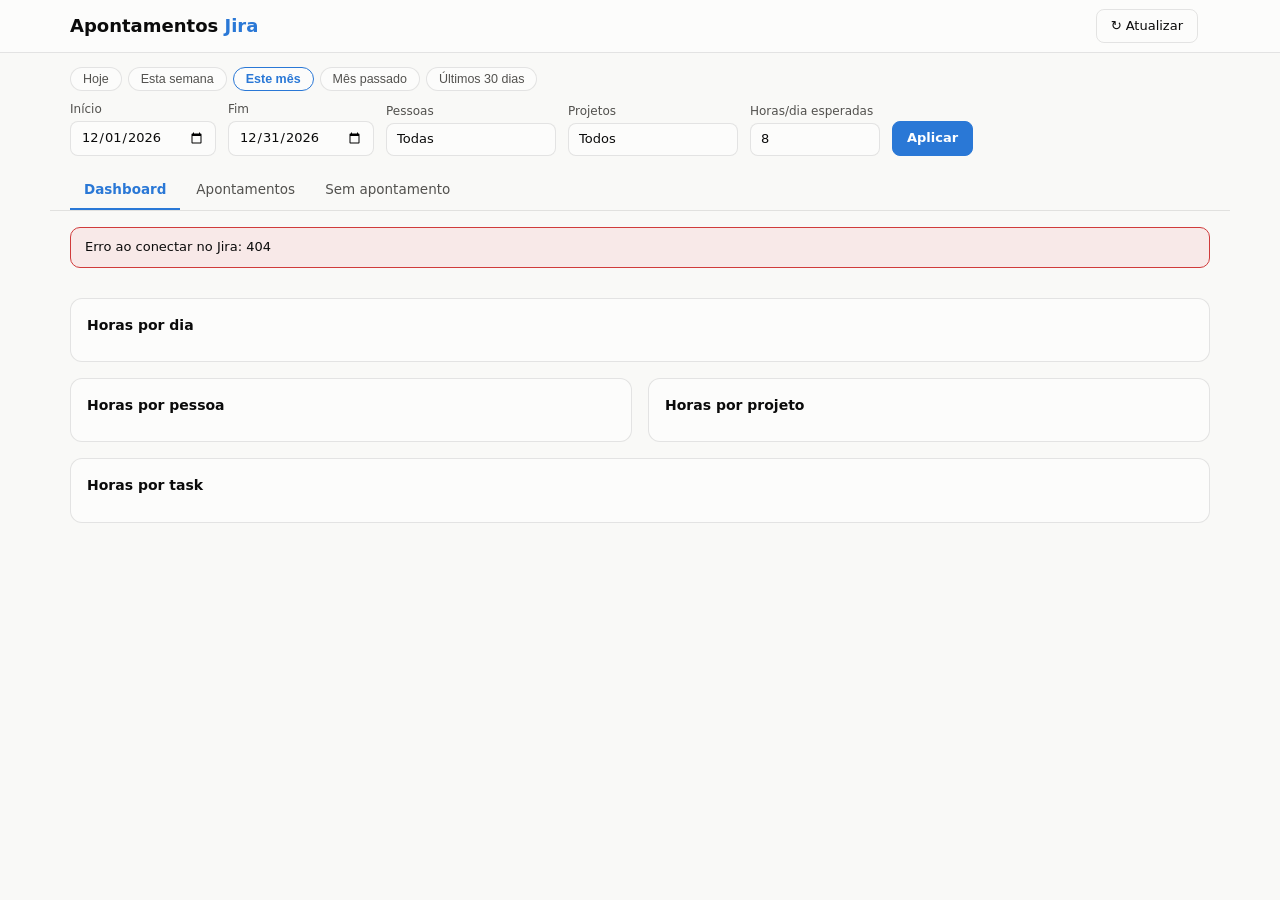
==== static/index.html @ be02d9dc "Dashboard web de apontamentos (worklogs) do Jira Cloud Backend FastAPI + front HTML/JS puro: horas p" ====
<!doctype html>
<html lang="pt-BR">
<head>
<meta charset="utf-8">
<meta name="viewport" content="width=device-width, initial-scale=1">
<title>Apontamentos Jira</title>
<link rel="stylesheet" href="/static/style.css">
<link rel="icon" href="data:image/svg+xml,<svg xmlns='http://www.w3.org/2000/svg' viewBox='0 0 100 100'><text y='.9em' font-size='90'>&#9201;</text></svg>">
</head>
<body>

<header class="topbar">
  <div class="topbar-inner">
    <h1>Apontamentos <span class="accent">Jira</span></h1>
    <div class="topbar-right">
      <span id="last-update" class="muted"></span>
      <button id="btn-refresh" class="btn ghost" title="Buscar dados novos no Jira (ignora cache)">&#8635; Atualizar</button>
      <span id="who" class="muted"></span>
      <button id="btn-logout" class="btn ghost" hidden title="Esquecer as credenciais salvas neste navegador">Sair</button>
    </div>
  </div>
</header>

<div class="filters" id="filters">
  <div class="filter-presets" id="presets">
    <button class="chip" data-preset="today">Hoje</button>
    <button class="chip" data-preset="week">Esta semana</button>
    <button class="chip active" data-preset="month">Este m&ecirc;s</button>
    <button class="chip" data-preset="last-month">M&ecirc;s passado</button>
    <button class="chip" data-preset="30d">&Uacute;ltimos 30 dias</button>
  </div>
  <div class="filter-row">
    <label class="field">
      <span>In&iacute;cio</span>
      <input type="date" id="f-start">
    </label>
    <label class="field">
      <span>Fim</span>
      <input type="date" id="f-end">
    </label>
    <div class="field dropdown" id="dd-users">
      <span>Pessoas</span>
      <button class="dd-toggle" id="dd-users-toggle">Todas</button>
      <div class="dd-panel" id="dd-users-panel"></div>
    </div>
    <div class="field dropdown" id="dd-projects">
      <span>Projetos</span>
      <button class="dd-toggle" id="dd-projects-toggle">Todos</button>
      <div class="dd-panel" id="dd-projects-panel"></div>
    </div>
    <label class="field small">
      <span>Horas/dia esperadas</span>
      <input type="number" id="f-expected" value="8" min="1" max="24" step="0.5">
    </label>
    <button class="btn primary" id="btn-apply">Aplicar</button>
  </div>
</div>

<nav class="tabs">
  <button class="tab active" data-tab="dashboard">Dashboard</button>
  <button class="tab" data-tab="worklogs">Apontamentos</button>
  <button class="tab" data-tab="missing">Sem apontamento</button>
</nav>

<main>
  <div id="error-banner" class="error-banner" hidden></div>
  <div id="loading" class="loading" hidden>Carregando dados do Jira&hellip;</div>

  <!-- ===== Dashboard ===== -->
  <section id="tab-dashboard" class="tab-content">
    <div class="tiles" id="tiles"></div>
    <div class="card">
      <div class="card-head">
        <h2 id="chart-days-title">Horas por dia</h2>
        <div class="legend" id="legend-days"></div>
      </div>
      <div id="chart-days" class="chart"></div>
    </div>
    <div class="grid-2">
      <div class="card">
        <div class="card-head"><h2>Horas por pessoa</h2></div>
        <div id="chart-users" class="hbars"></div>
      </div>
      <div class="card">
        <div class="card-head"><h2>Horas por projeto</h2></div>
        <div id="chart-projects" class="hbars"></div>
      </div>
    </div>
    <div class="card">
      <div class="card-head"><h2>Horas por task</h2></div>
      <div class="table-wrap"><table id="table-issues"></table></div>
    </div>
  </section>

  <!-- ===== Apontamentos ===== -->
  <section id="tab-worklogs" class="tab-content" hidden>
    <div class="card">
      <div class="card-head">
        <h2>Apontamentos <span id="wl-count" class="muted"></span></h2>
        <div class="card-tools">
          <input type="search" id="wl-search" placeholder="Filtrar por task, texto, pessoa&hellip;">
          <button class="btn ghost" id="btn-csv">&#8595; Exportar CSV</button>
        </div>
      </div>
      <div class="table-wrap"><table id="table-worklogs"></table></div>
    </div>
  </section>

  <!-- ===== Sem apontamento ===== -->
  <section id="tab-missing" class="tab-content" hidden>
    <p class="muted" id="missing-scope"></p>
    <div id="missing-users"></div>
    <div class="card">
      <div class="card-head">
        <h2>Tasks mexidas no per&iacute;odo sem apontamento do respons&aacute;vel <span id="nw-count" class="muted"></span></h2>
        <div class="card-tools">
          <div class="filter-presets" id="nw-status" style="margin:0">
            <button class="chip active" data-cat="">Todas</button>
            <button class="chip" data-cat="indeterminate">Em andamento</button>
            <button class="chip" data-cat="new">A fazer</button>
            <button class="chip" data-cat="done">Conclu&iacute;das</button>
          </div>
          <input type="search" id="nw-search" placeholder="Filtrar por task, pessoa, projeto&hellip;">
        </div>
      </div>
      <p class="card-note muted">Issues atualizadas no per&iacute;odo cujo respons&aacute;vel n&atilde;o registrou nenhum tempo nelas &mdash; candidatas a apontamento esquecido.</p>
      <div class="table-wrap"><table id="table-noworklog"></table></div>
    </div>
  </section>
</main>

<div id="login-overlay" class="login-overlay" hidden>
  <form class="login-card" id="login-form">
    <h1>Apontamentos <span class="accent">Jira</span></h1>
    <p class="muted">Conecte com sua conta do Jira Cloud. As credenciais ficam salvas <b>somente neste navegador</b> (localStorage) e s&atilde;o enviadas apenas ao servidor local.</p>
    <label class="field"><span>URL do Jira</span>
      <input id="l-url" placeholder="https://sua-empresa.atlassian.net" required>
    </label>
    <label class="field"><span>E-mail</span>
      <input id="l-email" type="email" placeholder="voce@empresa.com.br" required>
    </label>
    <label class="field"><span>API token</span>
      <input id="l-token" type="password" required>
    </label>
    <p class="muted">Gere um token em <a href="https://id.atlassian.com/manage-profile/security/api-tokens" target="_blank" rel="noopener">id.atlassian.com &rarr; Security &rarr; API tokens</a>.</p>
    <div id="login-error" class="error-banner" hidden></div>
    <button class="btn primary" type="submit" id="login-btn">Entrar</button>
  </form>
</div>

<div id="tooltip" class="tooltip" hidden></div>

<script src="/static/app.js"></script>
</body>
</html>
---- static/style.css ----
/* Paleta e tokens (referência dataviz — modo claro/escuro) */
:root {
  color-scheme: light;
  --page: #f9f9f7;
  --surface-1: #fcfcfb;
  --ink: #0b0b0b;
  --ink-2: #52514e;
  --muted: #898781;
  --grid: #e1e0d9;
  --axis: #c3c2b7;
  --border: rgba(11, 11, 11, 0.10);
  --s1: #2a78d6; --s2: #eb6834; --s3: #1baf7a; --s4: #eda100;
  --s5: #e87ba4; --s6: #008300; --s7: #4a3aa7; --s8: #e34948;
  --good: #0ca30c; --warning: #fab219; --serious: #ec835a; --critical: #d03b3b;
  --good-text: #006300;
  --wash: rgba(42, 120, 214, 0.08);
}
@media (prefers-color-scheme: dark) {
  :root {
    color-scheme: dark;
    --page: #0d0d0d;
    --surface-1: #1a1a19;
    --ink: #ffffff;
    --ink-2: #c3c2b7;
    --muted: #898781;
    --grid: #2c2c2a;
    --axis: #383835;
    --border: rgba(255, 255, 255, 0.10);
    --s1: #3987e5; --s2: #d95926; --s3: #199e70; --s4: #c98500;
    --s5: #d55181; --s6: #008300; --s7: #9085e9; --s8: #e66767;
    --good-text: #0ca30c;
    --wash: rgba(57, 135, 229, 0.12);
  }
}

* { box-sizing: border-box; }
body {
  margin: 0;
  background: var(--page);
  color: var(--ink);
  font-family: system-ui, -apple-system, "Segoe UI", sans-serif;
  font-size: 14px;
  line-height: 1.45;
}
h1 { font-size: 18px; margin: 0; font-weight: 650; }
h2 { font-size: 14px; margin: 0; font-weight: 600; }
.accent { color: var(--s1); }
.muted { color: var(--muted); font-weight: 400; }

/* ---- topo ---- */
.topbar { border-bottom: 1px solid var(--border); background: var(--surface-1); }
.topbar-inner, .filters, .tabs, main {
  max-width: 1180px; margin: 0 auto; padding: 0 20px;
}
.topbar-inner { display: flex; align-items: center; justify-content: space-between; height: 52px; }
.topbar-right { display: flex; align-items: center; gap: 12px; font-size: 12px; }

/* ---- filtros ---- */
.filters { padding-top: 14px; }
.filter-presets { display: flex; gap: 6px; flex-wrap: wrap; margin-bottom: 10px; }
.chip {
  border: 1px solid var(--border); background: var(--surface-1); color: var(--ink-2);
  border-radius: 999px; padding: 4px 12px; font-size: 12.5px; cursor: pointer;
}
.chip:hover { background: var(--wash); }
.chip.active { border-color: var(--s1); color: var(--s1); font-weight: 600; }
.filter-row { display: flex; gap: 12px; flex-wrap: wrap; align-items: flex-end; }
.field { display: flex; flex-direction: column; gap: 3px; font-size: 12px; color: var(--ink-2); }
.field.small input { width: 130px; }
.field input, .dd-toggle {
  border: 1px solid var(--border); background: var(--surface-1); color: var(--ink);
  border-radius: 8px; padding: 6px 10px; font: inherit; font-size: 13px;
}
.btn {
  border: 1px solid var(--border); background: var(--surface-1); color: var(--ink);
  border-radius: 8px; padding: 7px 14px; font: inherit; font-size: 13px; cursor: pointer;
}
.btn:hover { background: var(--wash); }
.btn.primary { background: var(--s1); border-color: var(--s1); color: #fff; font-weight: 600; }
.btn.primary:hover { filter: brightness(1.08); }
.btn.ghost { background: transparent; }

/* dropdown multiselect */
.dropdown { position: relative; }
.dd-toggle { min-width: 170px; text-align: left; cursor: pointer; }
.dd-panel {
  position: absolute; top: calc(100% + 4px); left: 0; z-index: 30;
  min-width: 240px; max-height: 300px; overflow: auto;
  background: var(--surface-1); border: 1px solid var(--border); border-radius: 10px;
  box-shadow: 0 8px 24px rgba(0,0,0,0.14); padding: 6px; display: none;
}
.dropdown.open .dd-panel { display: block; }
.dd-item { display: flex; align-items: center; gap: 8px; padding: 5px 8px; border-radius: 6px; cursor: pointer; }
.dd-item:hover { background: var(--wash); }
.dd-item input { accent-color: var(--s1); }
.dd-actions { display: flex; gap: 8px; padding: 4px 8px 6px; border-bottom: 1px solid var(--grid); margin-bottom: 4px; }
.dd-actions button { background: none; border: none; color: var(--s1); font-size: 12px; cursor: pointer; padding: 0; }
.dot { width: 9px; height: 9px; border-radius: 50%; flex: none; }

/* ---- abas ---- */
.tabs { display: flex; gap: 2px; margin-top: 16px; border-bottom: 1px solid var(--border); padding-bottom: 0; }
.tab {
  border: none; background: none; color: var(--ink-2); font: inherit; font-size: 13.5px;
  padding: 8px 14px; cursor: pointer; border-bottom: 2px solid transparent;
}
.tab:hover { color: var(--ink); }
.tab.active { color: var(--s1); border-bottom-color: var(--s1); font-weight: 600; }

/* ---- conteúdo ---- */
main { padding-top: 16px; padding-bottom: 48px; }
.loading { padding: 24px 0; color: var(--muted); }
.error-banner {
  background: color-mix(in srgb, var(--critical) 10%, var(--surface-1));
  border: 1px solid var(--critical); color: var(--ink);
  border-radius: 10px; padding: 10px 14px; margin-bottom: 14px; font-size: 13px;
}

.card {
  background: var(--surface-1); border: 1px solid var(--border); border-radius: 12px;
  padding: 16px; margin-bottom: 16px;
}
.card-head { display: flex; align-items: center; justify-content: space-between; gap: 12px; margin-bottom: 10px; flex-wrap: wrap; }
.card-tools { display: flex; gap: 8px; align-items: center; }
.card-tools input[type="search"] {
  border: 1px solid var(--border); background: var(--page); color: var(--ink);
  border-radius: 8px; padding: 6px 10px; font: inherit; font-size: 13px; width: 240px;
}
.card-note { font-size: 12.5px; margin: -4px 0 10px; }
.grid-2 { display: grid; grid-template-columns: 1fr 1fr; gap: 16px; }
@media (max-width: 860px) { .grid-2 { grid-template-columns: 1fr; } }

/* ---- tiles ---- */
.tiles { display: grid; grid-template-columns: repeat(auto-fit, minmax(160px, 1fr)); gap: 12px; margin-bottom: 16px; }
.tile { background: var(--surface-1); border: 1px solid var(--border); border-radius: 12px; padding: 12px 14px; }
.tile .t-label { font-size: 12px; color: var(--ink-2); }
.tile .t-value { font-size: 26px; font-weight: 650; margin-top: 2px; }
.tile.hero .t-value { font-size: 34px; }
.tile .t-sub { font-size: 11.5px; color: var(--muted); margin-top: 2px; }

/* ---- legenda ---- */
.legend { display: flex; gap: 14px; flex-wrap: wrap; font-size: 12px; color: var(--ink-2); }
.legend .l-item { display: flex; align-items: center; gap: 6px; }

/* ---- gráfico de colunas (SVG) ---- */
.chart { width: 100%; }
.chart svg { display: block; width: 100%; height: auto; }
.chart text { font-family: system-ui, -apple-system, "Segoe UI", sans-serif; }

/* ---- barras horizontais ---- */
.hbars { display: flex; flex-direction: column; gap: 8px; }
.hbar-row { display: grid; grid-template-columns: 150px 1fr; align-items: center; gap: 10px; font-size: 12.5px; }
.hbar-label { color: var(--ink-2); white-space: nowrap; overflow: hidden; text-overflow: ellipsis; text-align: right; }
.hbar-track { display: flex; align-items: center; gap: 8px; min-width: 0; }
.hbar-fill { height: 14px; border-radius: 0 4px 4px 0; min-width: 2px; }
.hbar-value { color: var(--ink-2); font-variant-numeric: tabular-nums; white-space: nowrap; }
.empty { color: var(--muted); padding: 18px 0; font-size: 13px; }

/* ---- tabelas ---- */
.table-wrap { overflow-x: auto; }
table { width: 100%; border-collapse: collapse; font-size: 13px; }
th {
  text-align: left; color: var(--muted); font-weight: 500; font-size: 11.5px;
  text-transform: uppercase; letter-spacing: 0.04em;
  border-bottom: 1px solid var(--grid); padding: 6px 10px; white-space: nowrap;
}
td { border-bottom: 1px solid var(--grid); padding: 7px 10px; vertical-align: top; }
tr:last-child td { border-bottom: none; }
tr:hover td { background: var(--wash); }
td.num, th.num { text-align: right; font-variant-numeric: tabular-nums; white-space: nowrap; }
td a { color: var(--s1); text-decoration: none; font-weight: 600; }
td a:hover { text-decoration: underline; }
.cell-sub { color: var(--muted); font-size: 12px; }

/* status badge: ícone + texto, nunca só cor */
.badge {
  display: inline-flex; align-items: center; gap: 5px;
  font-size: 11.5px; color: var(--ink-2);
  border: 1px solid var(--grid); border-radius: 999px; padding: 1px 8px; white-space: nowrap;
}

/* ---- sem apontamento ---- */
.mu-card { margin-bottom: 12px; }
.mu-head { display: flex; align-items: baseline; gap: 10px; flex-wrap: wrap; }
.mu-head .ok { color: var(--good-text); font-weight: 600; font-size: 12.5px; }
.mu-days { display: flex; gap: 6px; flex-wrap: wrap; margin-top: 8px; }
.day-chip {
  display: inline-flex; align-items: center; gap: 6px;
  border: 1px solid var(--grid); border-radius: 8px; padding: 3px 9px; font-size: 12px;
  color: var(--ink-2); font-variant-numeric: tabular-nums;
}
.day-chip .mark { font-weight: 700; }
.day-chip.zero .mark { color: var(--critical); }
.day-chip.partial .mark { color: var(--serious); }
.day-chip.today { border-style: dashed; }

/* ---- login ---- */
.login-overlay {
  position: fixed; inset: 0; z-index: 50; background: var(--page);
  display: flex; align-items: center; justify-content: center; padding: 20px;
}
/* display:flex acima venceria o atributo hidden — reafirma o esconder */
.login-overlay[hidden] { display: none; }
.login-card {
  background: var(--surface-1); border: 1px solid var(--border); border-radius: 14px;
  padding: 26px; width: 100%; max-width: 400px;
  display: flex; flex-direction: column; gap: 12px;
}
.login-card h1 { font-size: 20px; }
.login-card p { margin: 0; font-size: 12.5px; }
.login-card .field input { width: 100%; }
.login-card a { color: var(--s1); }
.login-card .btn { margin-top: 4px; }

/* ---- tooltip ---- */
.tooltip {
  position: fixed; z-index: 99; pointer-events: none;
  background: var(--surface-1); color: var(--ink);
  border: 1px solid var(--border); border-radius: 8px;
  box-shadow: 0 6px 20px rgba(0,0,0,0.18);
  padding: 8px 10px; font-size: 12px; max-width: 320px;
}
.tooltip .tt-title { font-weight: 600; margin-bottom: 4px; }
.tooltip .tt-row { display: flex; align-items: center; gap: 6px; justify-content: space-between; }
.tooltip .tt-row .v { font-variant-numeric: tabular-nums; margin-left: 12px; }
.tooltip .tt-left { display: flex; align-items: center; gap: 6px; }
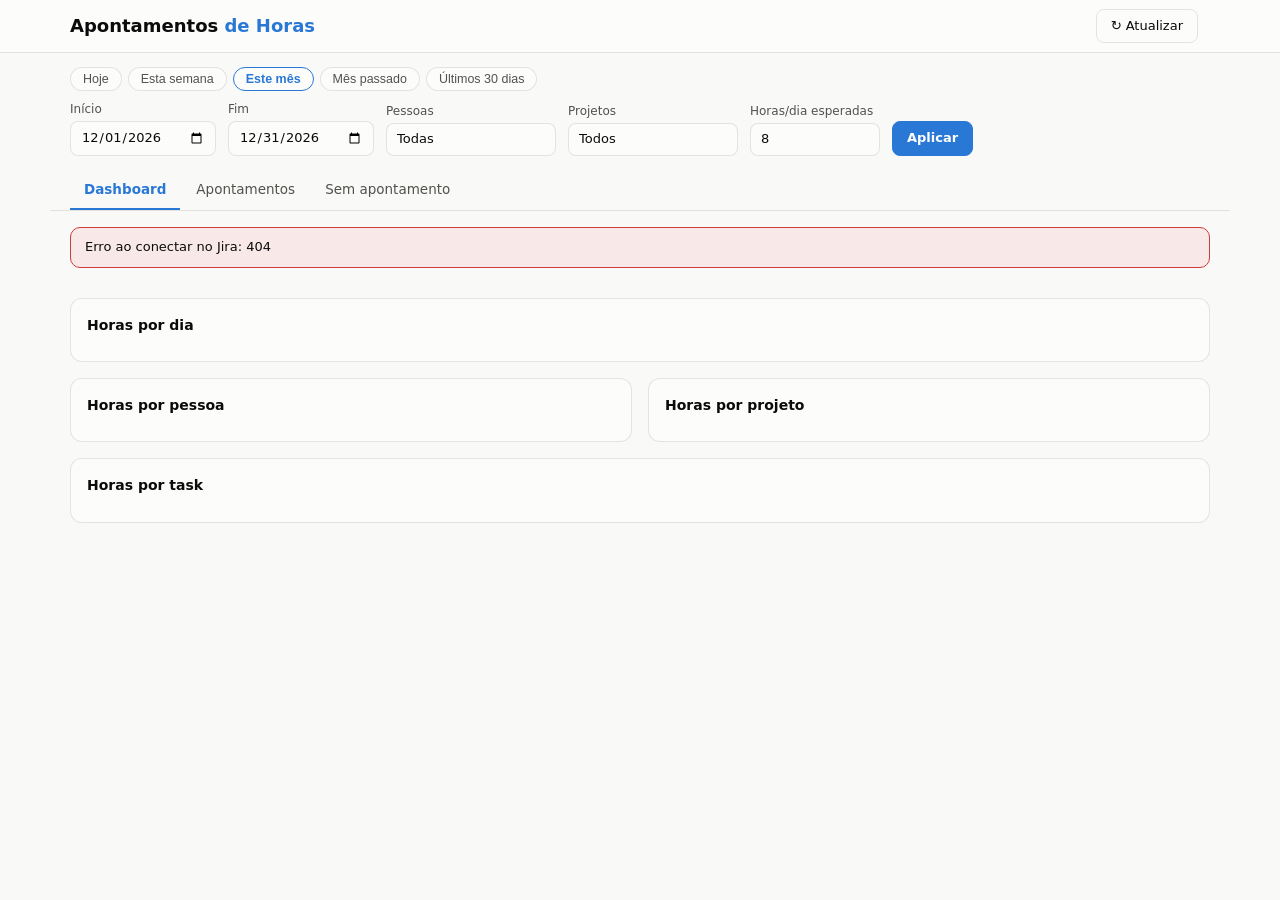
==== commit f0c63b95: "Login com a Atlassian (OAuth 3LO) no lugar do API token A tela antiga pedia URL do Jira, e-mail e AP" ====
--- a/static/index.html
+++ b/static/index.html
@@ -3,7 +3,7 @@
 <head>
 <meta charset="utf-8">
 <meta name="viewport" content="width=device-width, initial-scale=1">
-<title>Apontamentos Jira</title>
+<title>Apontamentos de Horas</title>
 <link rel="stylesheet" href="/static/style.css">
 <link rel="icon" href="data:image/svg+xml,<svg xmlns='http://www.w3.org/2000/svg' viewBox='0 0 100 100'><text y='.9em' font-size='90'>&#9201;</text></svg>">
 </head>
@@ -11,12 +11,12 @@
 
 <header class="topbar">
   <div class="topbar-inner">
-    <h1>Apontamentos <span class="accent">Jira</span></h1>
+    <h1>Apontamentos <span class="accent">de Horas</span></h1>
     <div class="topbar-right">
       <span id="last-update" class="muted"></span>
       <button id="btn-refresh" class="btn ghost" title="Buscar dados novos no Jira (ignora cache)">&#8635; Atualizar</button>
       <span id="who" class="muted"></span>
-      <button id="btn-logout" class="btn ghost" hidden title="Esquecer as credenciais salvas neste navegador">Sair</button>
+      <button id="btn-logout" class="btn ghost" hidden title="Encerrar a sess&atilde;o neste navegador">Sair</button>
     </div>
   </div>
 </header>
@@ -99,7 +99,31 @@
         <h2>Apontamentos <span id="wl-count" class="muted"></span></h2>
         <div class="card-tools">
           <input type="search" id="wl-search" placeholder="Filtrar por task, texto, pessoa&hellip;">
-          <button class="btn ghost" id="btn-csv">&#8595; Exportar CSV</button>
+          <div class="dropdown" id="dd-export">
+            <button class="btn ghost" id="btn-export">&#8595; Exportar</button>
+            <div class="dd-panel export-panel">
+              <div class="ex-sec">
+                <span class="ex-label">Relat&oacute;rio</span>
+                <label class="ex-opt"><input type="radio" name="ex-mode" value="detalhado" checked> Apontamentos detalhados</label>
+                <label class="ex-opt"><input type="radio" name="ex-mode" value="tasks"> Resumo por task</label>
+              </div>
+              <div class="ex-sec">
+                <span class="ex-label">Formato</span>
+                <label class="ex-opt"><input type="radio" name="ex-fmt" value="xlsx" checked> Excel (.xlsx)</label>
+                <label class="ex-opt"><input type="radio" name="ex-fmt" value="csv"> CSV (separado por ;)</label>
+              </div>
+              <div class="ex-sec" id="ex-fields-sec">
+                <span class="ex-label">Campos <button type="button" id="ex-default" class="ex-link">restaurar padr&atilde;o</button></span>
+                <div id="ex-fields" class="ex-fields"></div>
+              </div>
+              <label class="ex-opt"><input type="checkbox" id="ex-header" checked> Cabe&ccedil;alho com totais (fatura)</label>
+              <div class="ex-sec">
+                <span class="ex-label">Valor/hora em R$ (opcional)</span>
+                <input type="number" id="ex-rate" min="0" step="0.01" placeholder="ex.: 150" title="Se preenchido, adiciona a coluna Valor (R$) e o valor total no cabe&ccedil;alho">
+              </div>
+              <button class="btn primary" id="ex-go">Exportar</button>
+            </div>
+          </div>
         </div>
       </div>
       <div class="table-wrap"><table id="table-worklogs"></table></div>
@@ -130,22 +154,15 @@
 </main>
 
 <div id="login-overlay" class="login-overlay" hidden>
-  <form class="login-card" id="login-form">
-    <h1>Apontamentos <span class="accent">Jira</span></h1>
-    <p class="muted">Conecte com sua conta do Jira Cloud. As credenciais ficam salvas <b>somente neste navegador</b> (localStorage) e s&atilde;o enviadas apenas ao servidor local.</p>
-    <label class="field"><span>URL do Jira</span>
-      <input id="l-url" placeholder="https://sua-empresa.atlassian.net" required>
-    </label>
-    <label class="field"><span>E-mail</span>
-      <input id="l-email" type="email" placeholder="voce@empresa.com.br" required>
-    </label>
-    <label class="field"><span>API token</span>
-      <input id="l-token" type="password" required>
-    </label>
-    <p class="muted">Gere um token em <a href="https://id.atlassian.com/manage-profile/security/api-tokens" target="_blank" rel="noopener">id.atlassian.com &rarr; Security &rarr; API tokens</a>.</p>
+  <div class="login-card">
+    <h1>Apontamentos de Horas</h1>
+    <p class="muted">Relat&oacute;rios dos registros de horas (worklogs) do seu Jira Cloud: horas por pessoa, por projeto e por dia, e exporta&ccedil;&atilde;o em CSV/Excel.</p>
+    <p class="muted">O login &eacute; feito na p&aacute;gina oficial da Atlassian. Este site <b>nunca recebe a sua senha</b>, e o acesso autorizado &eacute; <b>somente leitura</b>. Voc&ecirc; pode revogar quando quiser em id.atlassian.com.</p>
     <div id="login-error" class="error-banner" hidden></div>
-    <button class="btn primary" type="submit" id="login-btn">Entrar</button>
-  </form>
+    <a class="btn primary" href="/auth/login" id="login-btn">Entrar com Atlassian</a>
+    <p class="muted login-links">Ferramenta independente, sem v&iacute;nculo com a Atlassian. &middot;
+      <a href="/privacy">Privacidade</a> &middot; <a href="/terms">Termos</a> &middot; <a href="/contact">Contato</a></p>
+  </div>
 </div>
 
 <div id="tooltip" class="tooltip" hidden></div>
--- a/static/style.css
+++ b/static/style.css
@@ -193,6 +193,23 @@
 .day-chip.partial .mark { color: var(--serious); }
 .day-chip.today { border-style: dashed; }
 
+/* ---- painel de exportação ---- */
+.export-panel {
+  left: auto; right: 0; min-width: 280px; padding: 12px;
+  display: none; flex-direction: column; gap: 10px;
+}
+.dropdown.open .export-panel { display: flex; }
+.ex-sec { display: flex; flex-direction: column; gap: 4px; }
+.ex-label {
+  font-size: 11px; text-transform: uppercase; letter-spacing: 0.04em;
+  color: var(--muted); display: flex; align-items: center; justify-content: space-between;
+}
+.ex-opt { display: flex; align-items: center; gap: 7px; font-size: 13px; cursor: pointer; padding: 2px 0; }
+.ex-opt input { accent-color: var(--s1); }
+.ex-fields { display: grid; grid-template-columns: 1fr 1fr; gap: 0 10px; }
+.ex-fields.disabled { opacity: 0.45; pointer-events: none; }
+.ex-link { background: none; border: none; color: var(--s1); font-size: 11px; cursor: pointer; padding: 0; text-transform: none; letter-spacing: 0; }
+
 /* ---- login ---- */
 .login-overlay {
   position: fixed; inset: 0; z-index: 50; background: var(--page);
@@ -210,6 +227,8 @@
 .login-card .field input { width: 100%; }
 .login-card a { color: var(--s1); }
 .login-card .btn { margin-top: 4px; }
+.login-card a.btn { color: #fff; text-align: center; text-decoration: none; padding-block: 10px; }
+.login-card .login-links { font-size: 11.5px; text-align: center; }
 
 /* ---- tooltip ---- */
 .tooltip {
